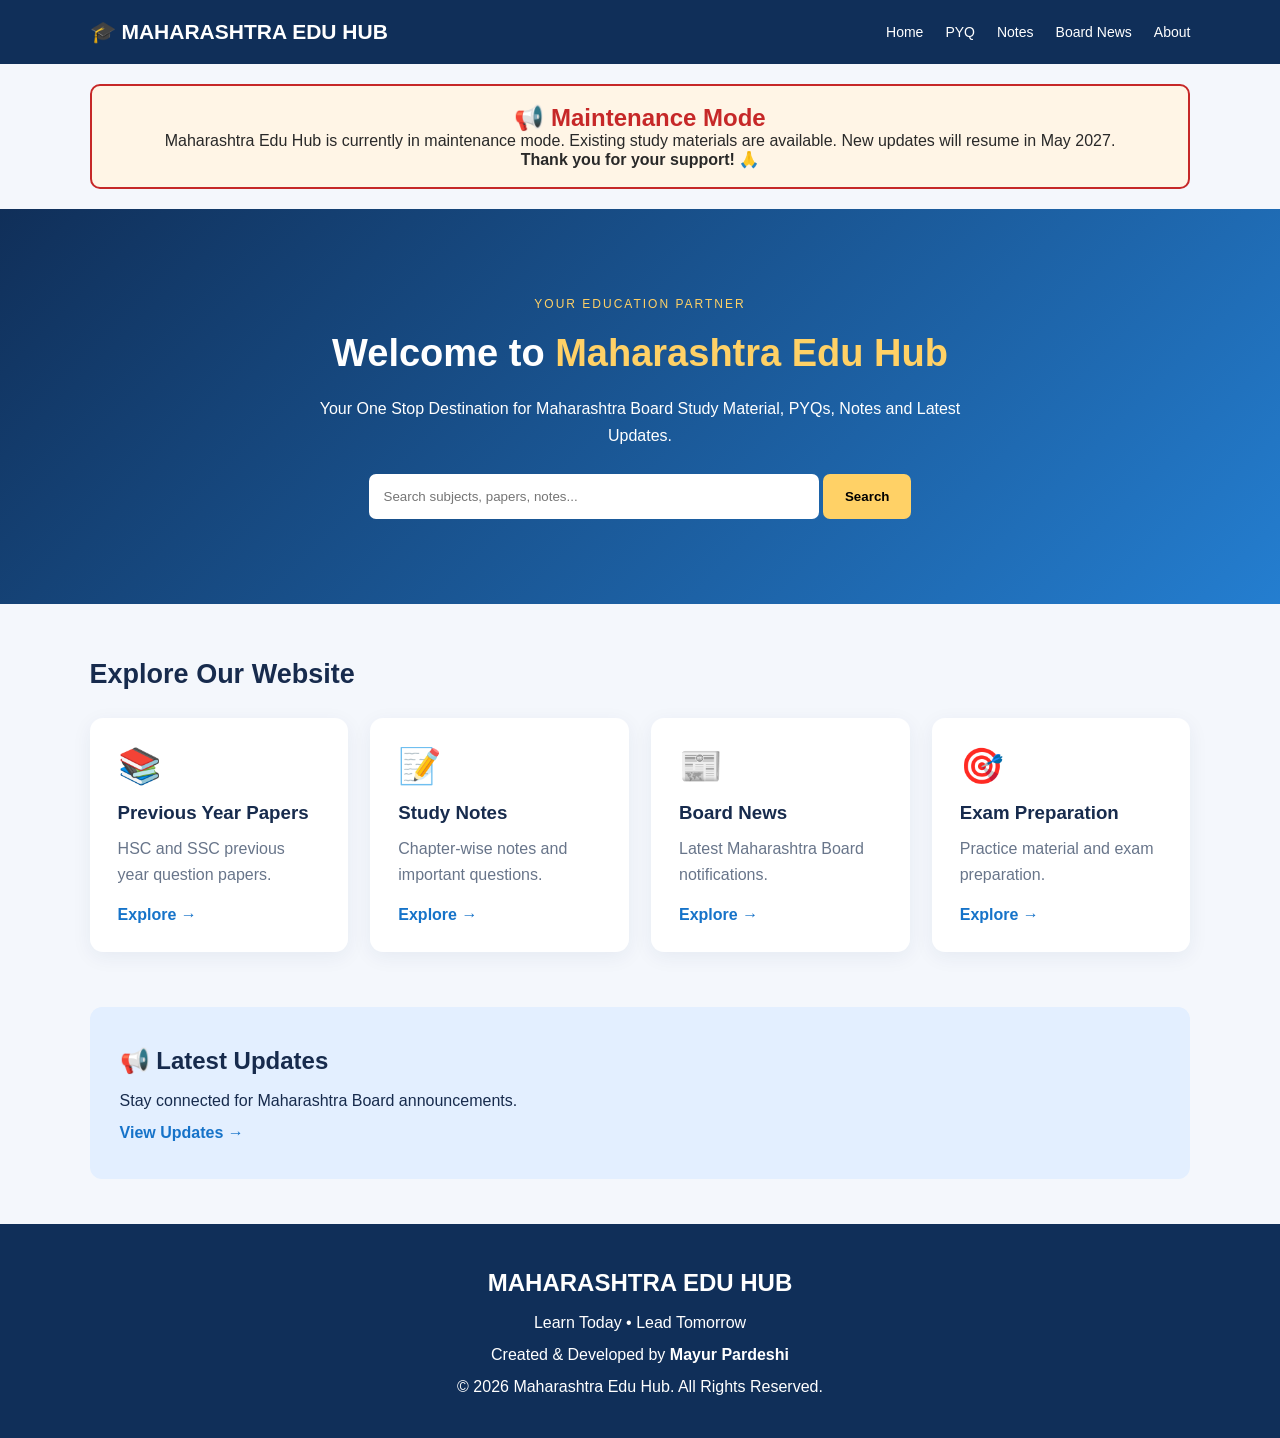
==== index.html @ b60cecd0 "Update index.html" ====
<!DOCTYPE html>
<html lang="en-IN">
<head>
    <meta charset="UTF-8">
    <meta name="viewport" content="width=device-width, initial-scale=1.0">
    <title>Maharashtra Edu Hub | Maharashtra Board SSC & HSC Study Material</title>
    <meta name="description" content="Maharashtra Edu Hub - Maharashtra Board SSC and HSC students ke liye free notes, previous year question papers, MCQs and board exam preparation resources.">
    <meta name="author" content="Mayur Pardeshi">
<meta name="copyright" content="Mayur Pardeshi">
<meta property="og:site_name" content="Maharashtra Edu Hub">
<meta property="og:type" content="website">
    <meta name="keywords" content="Maharashtra Board, HSC, SSC, MHT CET, HSC Notes, SSC Notes, Previous Year Question Papers, Maharashtra Edu Hub">
    <link rel="stylesheet" href="css/style.css">
</head>

<body>

<header class="header">
    <div class="logo">🎓 MAHARASHTRA EDU HUB</div>
    <button class="menu-btn" onclick="toggleMenu()">☰</button>

    <nav id="navbar">
        <a href="index.html">Home</a>
        <a href="pages/pyq.html">PYQ</a>
        <a href="pages/notes.html">Notes</a>
        <a href="pages/news.html">Board News</a>
        <a href="pages/about.html">About</a>
    </nav>
</header>

<!-- AUTOMATIC MAINTENANCE MESSAGE -->
<section id="maintenanceNotice" style="
    display:none;
    background:#fff5e6;
    color:#292929;
    border:2px solid #c62828;
    border-radius:10px;
    padding:18px;
    margin:20px 7%;
    text-align:center;
">
    <h2 style="color:#c62828;">📢 Maintenance Mode</h2>
    <p>
        Maharashtra Edu Hub is currently in maintenance mode.
        Existing study materials are available.
        New updates will resume in May 2027.
    </p>
    <p><strong>Thank you for your support! 🙏</strong></p>
</section>

<section class="hero">
    <span class="tag">YOUR EDUCATION PARTNER</span>
    <h1>Welcome to <span>Maharashtra Edu Hub</span></h1>

    <p>
        Your One Stop Destination for Maharashtra Board
        Study Material, PYQs, Notes and Latest Updates.
    </p>

    <input type="text" id="searchBox"
    placeholder="Search subjects, papers, notes...">

    <button onclick="searchSite()">Search</button>
</section>

<section class="container">
    <h2>Explore Our Website</h2>

    <div class="cards">

        <div class="card">
            <div class="emoji">📚</div>
            <h3>Previous Year Papers</h3>
            <p>HSC and SSC previous year question papers.</p>
            <a href="pages/pyq.html">Explore →</a>
        </div>

        <div class="card">
            <div class="emoji">📝</div>
            <h3>Study Notes</h3>
            <p>Chapter-wise notes and important questions.</p>
            <a href="pages/notes.html">Explore →</a>
        </div>

        <div class="card">
            <div class="emoji">📰</div>
            <h3>Board News</h3>
            <p>Latest Maharashtra Board notifications.</p>
            <a href="pages/news.html">Explore →</a>
        </div>

        <div class="card">
            <div class="emoji">🎯</div>
            <h3>Exam Preparation</h3>
            <p>Practice material and exam preparation.</p>
            <a href="pages/pyq.html">Explore →</a>
        </div>

    </div>
</section>

<section class="announcement">
    <h2>📢 Latest Updates</h2>
    <p>Stay connected for Maharashtra Board announcements.</p>
    <a href="pages/news.html">View Updates →</a>
</section>

<footer class="site-footer">
    <h2>MAHARASHTRA EDU HUB</h2>
    <p>Learn Today • Lead Tomorrow</p>

    <p>Created & Developed by <strong>Mayur Pardeshi</strong></p>

    <p>© 2026 Maharashtra Edu Hub. All Rights Reserved.</p>
</footer>
<script>
    // Show maintenance message only during the scheduled period
    const indiaDate = new Intl.DateTimeFormat("en-CA", {
        timeZone: "Asia/Kolkata",
        year: "numeric",
        month: "2-digit",
        day: "2-digit"
    }).format(new Date());

    if (indiaDate >= "2026-11-10" && indiaDate < "2027-05-01") {
        document.getElementById("maintenanceNotice").style.display = "block";
    }
</script>

<script src="js/main.js"></script>

</body>
</html>
---- css/style.css ----
* {
    margin: 0;
    padding: 0;
    box-sizing: border-box;
    font-family: Arial, sans-serif;
}

body {
    background: #f4f7fc;
    color: #172b4d;
}

.header {
    background: #102f59;
    color: white;
    padding: 20px 7%;
    display: flex;
    justify-content: space-between;
    align-items: center;
    flex-wrap: wrap;
}

.logo {
    font-size: 21px;
    font-weight: bold;
}

nav {
    display: flex;
    gap: 22px;
}

nav a {
    color: white;
    text-decoration: none;
    font-size: 14px;
}

nav a:hover {
    color: #ffd166;
}

.menu-btn {
    display: none;
    background: none;
    color: white;
    border: none;
    font-size: 25px;
}

.hero {
    background: linear-gradient(135deg,#102f59,#247ed0);
    color: white;
    padding: 85px 7%;
    text-align: center;
}

.tag {
    color: #ffd166;
    letter-spacing: 2px;
    font-size: 12px;
}

.hero h1 {
    font-size: 38px;
    margin: 20px 0;
}

.hero h1 span {
    color: #ffd166;
}

.hero p {
    max-width: 650px;
    margin: auto;
    line-height: 1.7;
}

.hero input {
    width: 65%;
    max-width: 450px;
    padding: 15px;
    border: none;
    border-radius: 7px;
    margin-top: 25px;
}

.hero button {
    padding: 15px 22px;
    border: none;
    border-radius: 7px;
    background: #ffd166;
    font-weight: bold;
    cursor: pointer;
}

.container {
    padding: 55px 7%;
}

.container h2 {
    margin-bottom: 28px;
    font-size: 27px;
}

.cards {
    display: grid;
    grid-template-columns: repeat(auto-fit,minmax(220px,1fr));
    gap: 22px;
}

.card {
    background: white;
    padding: 28px;
    border-radius: 13px;
    box-shadow: 0 5px 20px #102f5910;
    transition: 0.3s;
}

.card:hover {
    transform: translateY(-6px);
}

.emoji {
    font-size: 35px;
    margin-bottom: 15px;
}

.card h3 {
    margin-bottom: 12px;
}

.card p {
    color: #68758a;
    line-height: 1.6;
    margin-bottom: 18px;
}

.card a, .announcement a {
    color: #1673c9;
    font-weight: bold;
    text-decoration: none;
}

.announcement {
    margin: 0 7% 45px;
    padding: 30px;
    background: #e3efff;
    border-radius: 12px;
    line-height: 2;
}

footer {
    background: #102f59;
    color: white;
    text-align: center;
    padding: 35px 15px;
    line-height: 2;
}

@media(max-width:650px) {
    .header {
        gap: 15px;
    }

    .logo {
        font-size: 17px;
    }

    .menu-btn {
        display: block;
    }

    nav {
        display: none;
        flex-direction: column;
        width: 100%;
        padding-top: 15px;
    }
    
/* DIWALI GREETING POPUP */
.diwali-overlay {
  position: fixed;
  inset: 0;
  background: rgba(0, 0, 0, 0.82);
  display: flex;
  justify-content: center;
  align-items: center;
  z-index: 99999;
  padding: 18px;
}

.diwali-card {
  position: relative;
  width: 100%;
  max-width: 400px;
  padding: 35px 22px;
  text-align: center;
  border-radius: 22px;
  color: #fff;
  background: linear-gradient(145deg, #6b1600, #b63b00, #421000);
  border: 2px solid #ffd700;
  box-shadow: 0 0 30px #ff9d00;
  animation: diwaliPop 0.6s ease;
}

.diwali-card h2 {
  color: #ffd700;
  font-size: 32px;
  margin: 12px 0;
}

.diwali-card h3 {
  color: #ffe7a0;
  font-size: 17px;
}

.diwali-card p {
  line-height: 1.7;
}

.diya {
  font-size: 65px;
  animation: diyaGlow 1.5s infinite alternate;
}

.diwali-love {
  color: #ffd700;
  font-weight: bold;
}

.diwali-brand {
  font-size: 12px;
  letter-spacing: 2px;
  color: #ffd700;
}

.diwali-close {
  position: absolute;
  top: 10px;
  right: 14px;
  border: none;
  background: transparent;
  color: white;
  font-size: 30px;
  cursor: pointer;
}

@keyframes diwaliPop {
  from { transform: scale(0.7); opacity: 0; }
  to { transform: scale(1); opacity: 1; }
}

@keyframes diyaGlow {
  from { filter: drop-shadow(0 0 4px orange); }
  to { filter: drop-shadow(0 0 18px gold); }
}
    

    nav.active {
        display: flex;
    }

    .hero {
        padding: 60px 6%;
    }

    .hero h1 {
        font-size: 29px;
    }

    .hero input {
        width: 100%;
        margin-bottom: 12px;
    }

    .hero button {
        width: 100%;
    }
}
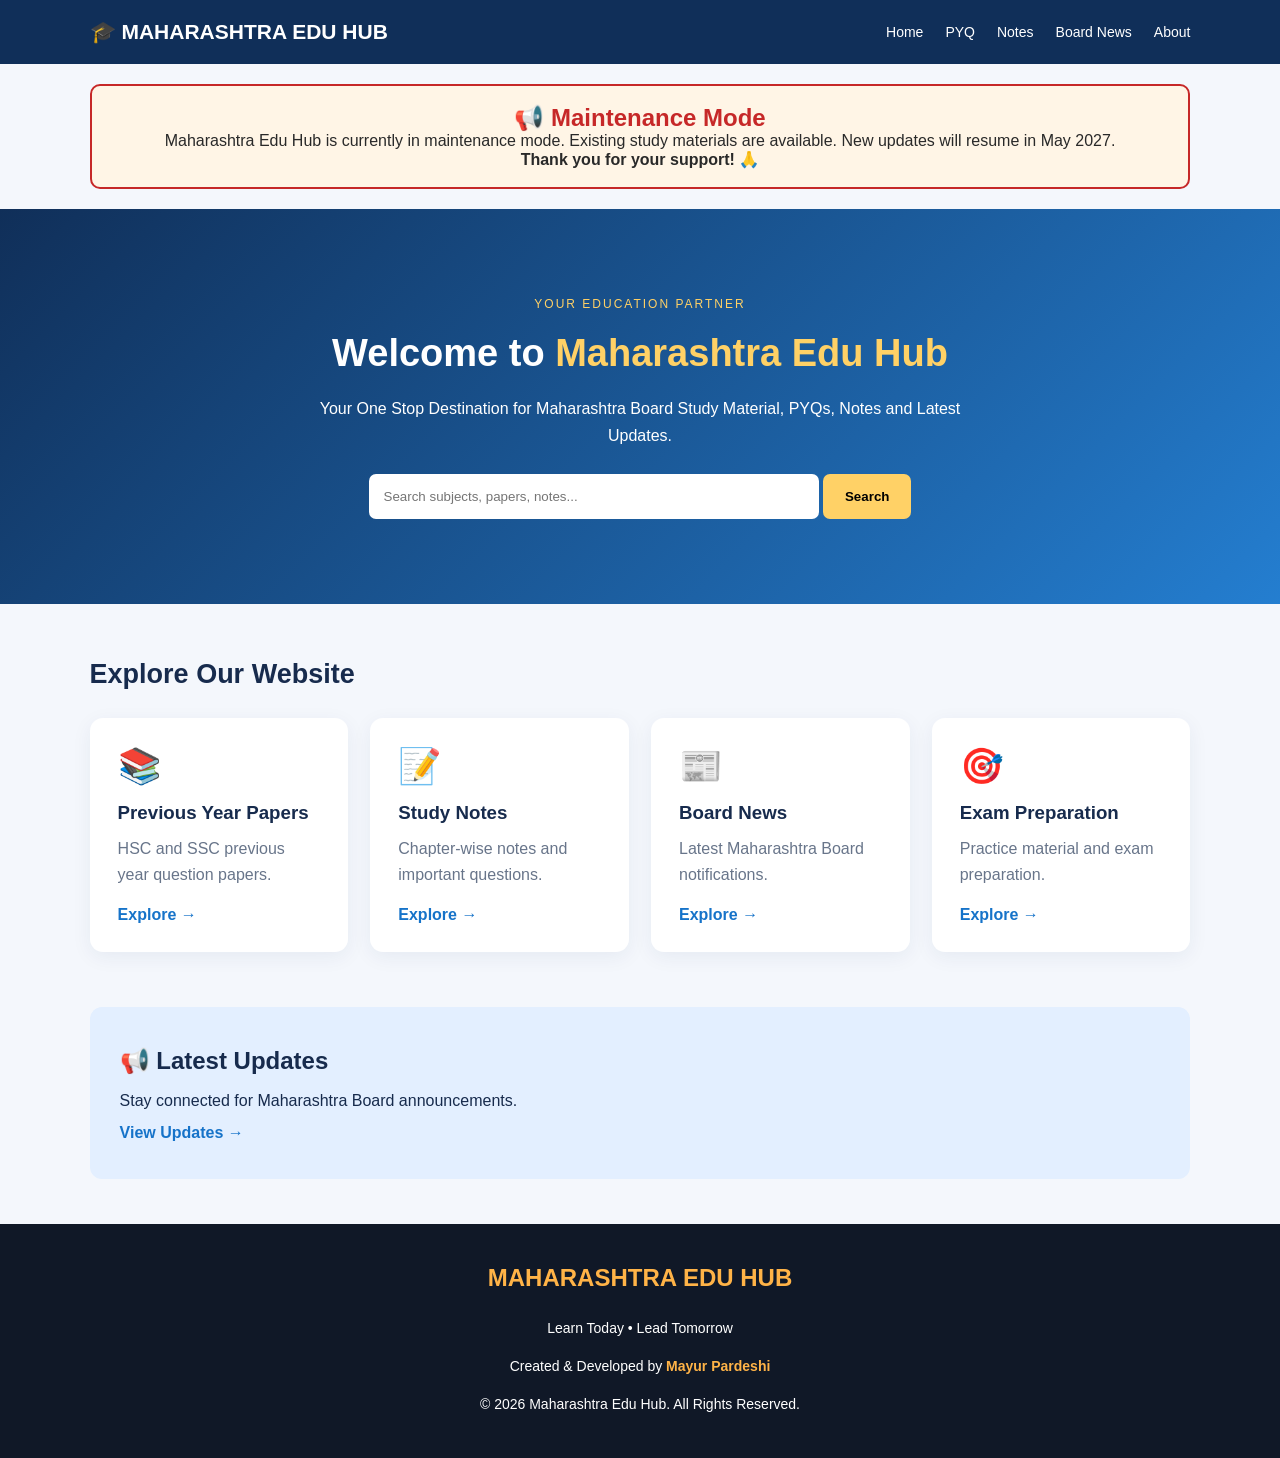
==== commit 78720768: "Update index.html" ====
--- a/index.html
+++ b/index.html
@@ -8,6 +8,7 @@
     <meta name="description" content="Maharashtra Edu Hub - Maharashtra Board SSC and HSC students ke liye free notes, previous year question papers, MCQs and board exam preparation resources.">
     <meta name="author" content="Mayur Pardeshi">
 <meta name="copyright" content="Mayur Pardeshi">
+    <meta name="google-site-verification" content="vizv9eA7bsiicGDxO1zJGNNwQ46_nvc4oVIIKKCOaEw" />
 <meta property="og:site_name" content="Maharashtra Edu Hub">
 <meta property="og:type" content="website">
     <meta name="keywords" content="Maharashtra Board, HSC, SSC, MHT CET, HSC Notes, SSC Notes, Previous Year Question Papers, Maharashtra Edu Hub">
--- a/css/style.css
+++ b/css/style.css
@@ -279,3 +279,24 @@
         width: 100%;
     }
 }
+.site-footer {
+    background: #101827;
+    color: #ffffff;
+    text-align: center;
+    padding: 30px 15px;
+    margin-top: 40px;
+}
+
+.site-footer h2 {
+    color: #ffb347;
+    margin-bottom: 12px;
+}
+
+.site-footer p {
+    margin: 10px 0;
+    font-size: 14px;
+}
+
+.site-footer strong {
+    color: #ffb347;
+}
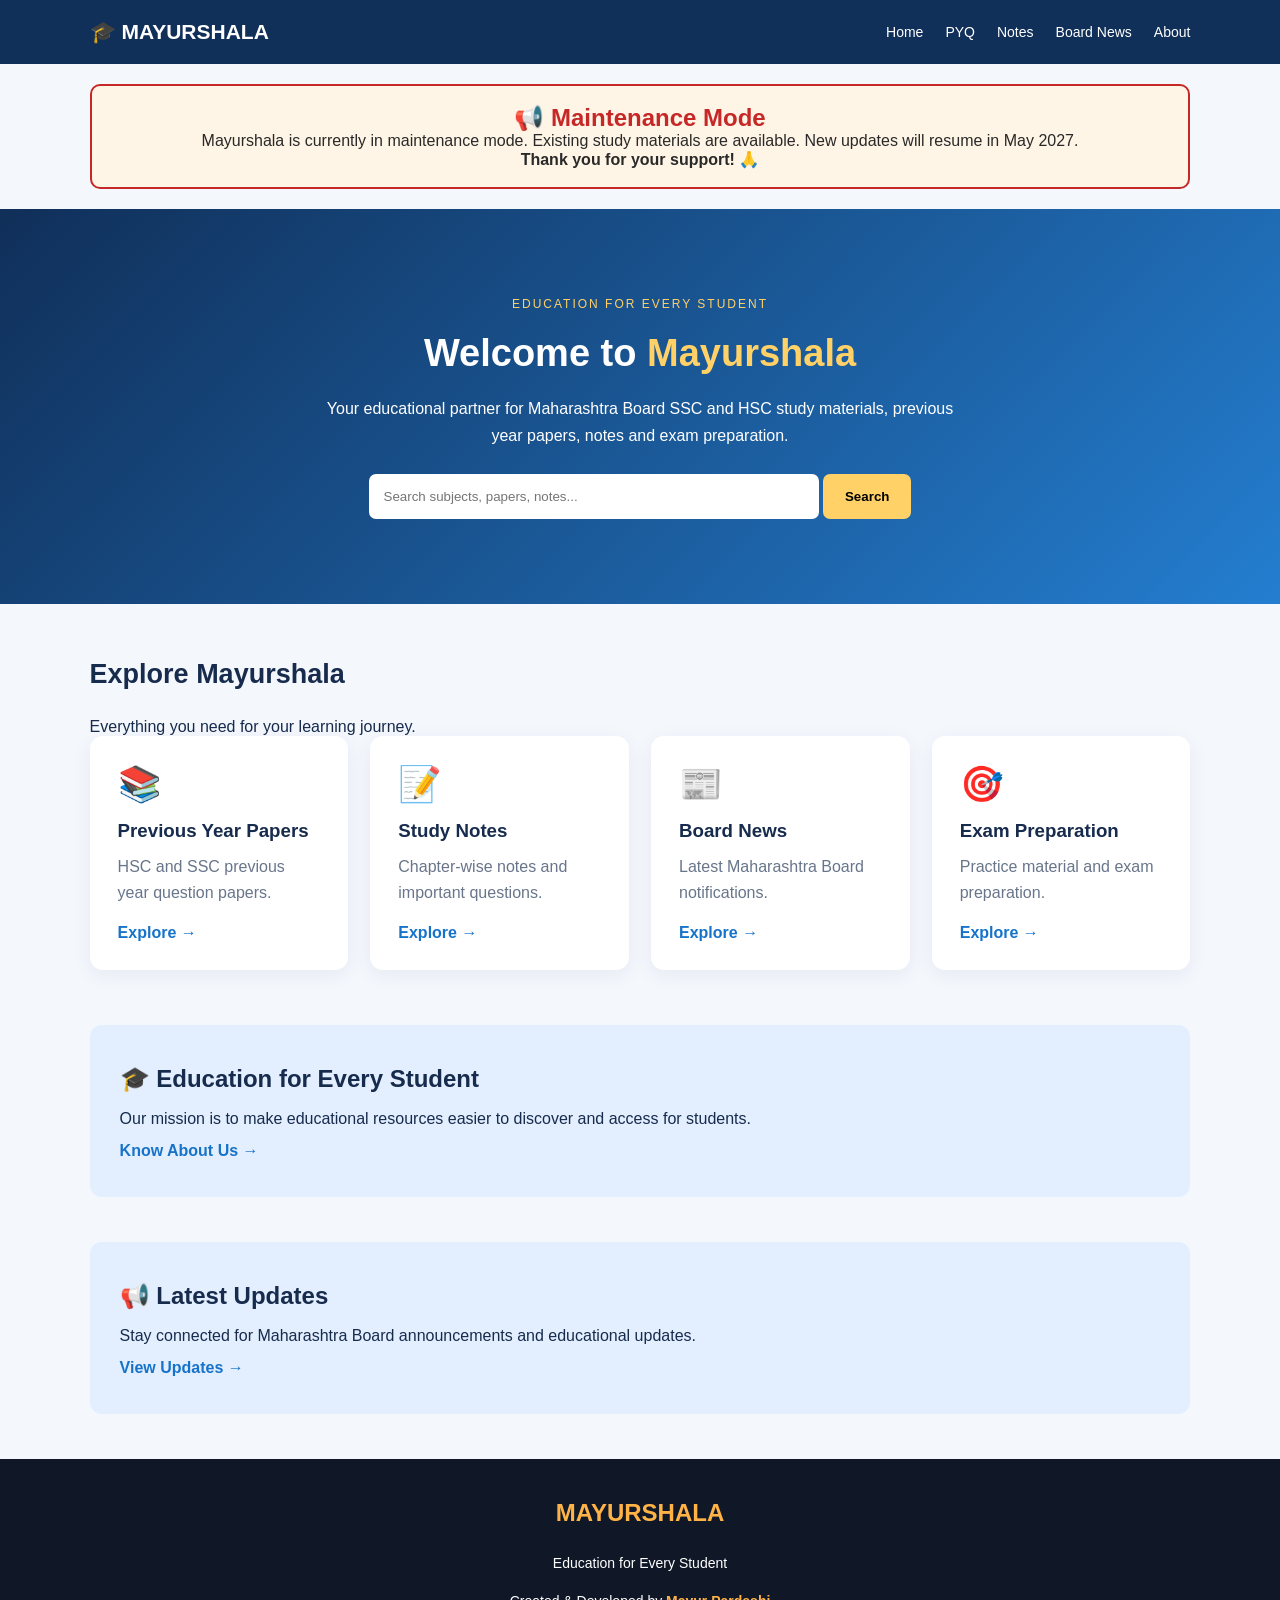
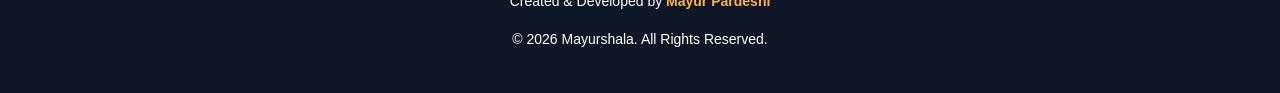
==== commit d213abc4: "Update index.html" ====
--- a/index.html
+++ b/index.html
@@ -1,25 +1,39 @@
+
 
 <!DOCTYPE html>
 <html lang="en-IN">
 <head>
     <meta charset="UTF-8">
     <meta name="viewport" content="width=device-width, initial-scale=1.0">
-    <title>Maharashtra Edu Hub | Maharashtra Board SSC & HSC Study Material</title>
-    <meta name="description" content="Maharashtra Edu Hub - Maharashtra Board SSC and HSC students ke liye free notes, previous year question papers, MCQs and board exam preparation resources.">
+
+    <title>Mayurshala | Education for Every Student</title>
+
+    <meta name="description" content="Mayurshala by Mayur Pardeshi provides Maharashtra Board SSC and HSC students with study notes, previous year question papers, MCQs and educational resources.">
+
+    <meta name="keywords" content="Mayurshala, Maharashtra Board, SSC, HSC, Study Notes, PYQ, MCQ, Education">
+
     <meta name="author" content="Mayur Pardeshi">
-<meta name="copyright" content="Mayur Pardeshi">
-    <meta name="google-site-verification" content="vizv9eA7bsiicGDxO1zJGNNwQ46_nvc4oVIIKKCOaEw" />
-<meta property="og:site_name" content="Maharashtra Edu Hub">
-<meta property="og:type" content="website">
-    <meta name="keywords" content="Maharashtra Board, HSC, SSC, MHT CET, HSC Notes, SSC Notes, Previous Year Question Papers, Maharashtra Edu Hub">
+    <meta name="copyright" content="Mayur Pardeshi">
+
+    <!-- Keep your Google verification code -->
+    <meta name="google-site-verification"
+    content="vizv9eA7bsiicGDxO1zJGNNwQ46_nvc4oVIIKKCOaEw">
+
+    <meta property="og:site_name" content="Mayurshala">
+    <meta property="og:title" content="Mayurshala | Education for Every Student">
+    <meta property="og:description" content="Your educational partner for Maharashtra Board students.">
+    <meta property="og:type" content="website">
+
     <link rel="stylesheet" href="css/style.css">
 </head>
 
 <body>
 
 <header class="header">
-    <div class="logo">🎓 MAHARASHTRA EDU HUB</div>
-    <button class="menu-btn" onclick="toggleMenu()">☰</button>
+    <div class="logo">🎓 MAYURSHALA</div>
+
+    <button class="menu-btn" onclick="toggleMenu()"
+    aria-label="Toggle navigation">☰</button>
 
     <nav id="navbar">
         <a href="index.html">Home</a>
@@ -30,7 +44,7 @@
     </nav>
 </header>
 
-<!-- AUTOMATIC MAINTENANCE MESSAGE -->
+<!-- Maintenance Notice -->
 <section id="maintenanceNotice" style="
     display:none;
     background:#fff5e6;
@@ -43,30 +57,45 @@
 ">
     <h2 style="color:#c62828;">📢 Maintenance Mode</h2>
     <p>
-        Maharashtra Edu Hub is currently in maintenance mode.
+        Mayurshala is currently in maintenance mode.
         Existing study materials are available.
         New updates will resume in May 2027.
     </p>
     <p><strong>Thank you for your support! 🙏</strong></p>
 </section>
 
+<!-- Hero Section -->
 <section class="hero">
-    <span class="tag">YOUR EDUCATION PARTNER</span>
-    <h1>Welcome to <span>Maharashtra Edu Hub</span></h1>
-
-    <p>
-        Your One Stop Destination for Maharashtra Board
-        Study Material, PYQs, Notes and Latest Updates.
-    </p>
-
-    <input type="text" id="searchBox"
-    placeholder="Search subjects, papers, notes...">
+
+    <span class="tag">EDUCATION FOR EVERY STUDENT</span>
+
+    <h1>
+        Welcome to <span>Mayurshala</span>
+    </h1>
+
+    <p>
+        Your educational partner for Maharashtra Board SSC
+        and HSC study materials, previous year papers,
+        notes and exam preparation.
+    </p>
+
+    <input
+        type="text"
+        id="searchBox"
+        placeholder="Search subjects, papers, notes..."
+        aria-label="Search study material"
+    >
 
     <button onclick="searchSite()">Search</button>
-</section>
-
+
+</section>
+
+<!-- Main Categories -->
 <section class="container">
-    <h2>Explore Our Website</h2>
+
+    <h2>Explore Mayurshala</h2>
+
+    <p>Everything you need for your learning journey.</p>
 
     <div class="cards">
 
@@ -99,24 +128,57 @@
         </div>
 
     </div>
-</section>
-
+
+</section>
+
+<!-- About Brand -->
 <section class="announcement">
+
+    <h2>🎓 Education for Every Student</h2>
+
+    <p>
+        Our mission is to make educational resources
+        easier to discover and access for students.
+    </p>
+
+    <a href="pages/about.html">Know About Us →</a>
+
+</section>
+
+<!-- Latest Updates -->
+<section class="announcement">
+
     <h2>📢 Latest Updates</h2>
-    <p>Stay connected for Maharashtra Board announcements.</p>
+
+    <p>
+        Stay connected for Maharashtra Board announcements
+        and educational updates.
+    </p>
+
     <a href="pages/news.html">View Updates →</a>
-</section>
-
+
+</section>
+
+<!-- Footer -->
 <footer class="site-footer">
-    <h2>MAHARASHTRA EDU HUB</h2>
-    <p>Learn Today • Lead Tomorrow</p>
-
-    <p>Created & Developed by <strong>Mayur Pardeshi</strong></p>
-
-    <p>© 2026 Maharashtra Edu Hub. All Rights Reserved.</p>
+
+    <h2>MAYURSHALA</h2>
+
+    <p>Education for Every Student</p>
+
+    <p>
+        Created &amp; Developed by
+        <strong>Mayur Pardeshi</strong>
+    </p>
+
+    <p>
+        © 2026 Mayurshala. All Rights Reserved.
+    </p>
+
 </footer>
+
 <script>
-    // Show maintenance message only during the scheduled period
+    // Maintenance schedule (India Standard Time)
     const indiaDate = new Intl.DateTimeFormat("en-CA", {
         timeZone: "Asia/Kolkata",
         year: "numeric",
@@ -124,8 +186,12 @@
         day: "2-digit"
     }).format(new Date());
 
-    if (indiaDate >= "2026-11-10" && indiaDate < "2027-05-01") {
-        document.getElementById("maintenanceNotice").style.display = "block";
+    if (
+        indiaDate >= "2026-11-10" &&
+        indiaDate < "2027-05-01"
+    ) {
+        document.getElementById("maintenanceNotice")
+        .style.display = "block";
     }
 </script>
 
@@ -133,5 +199,3 @@
 
 </body>
 </html>
-
-            
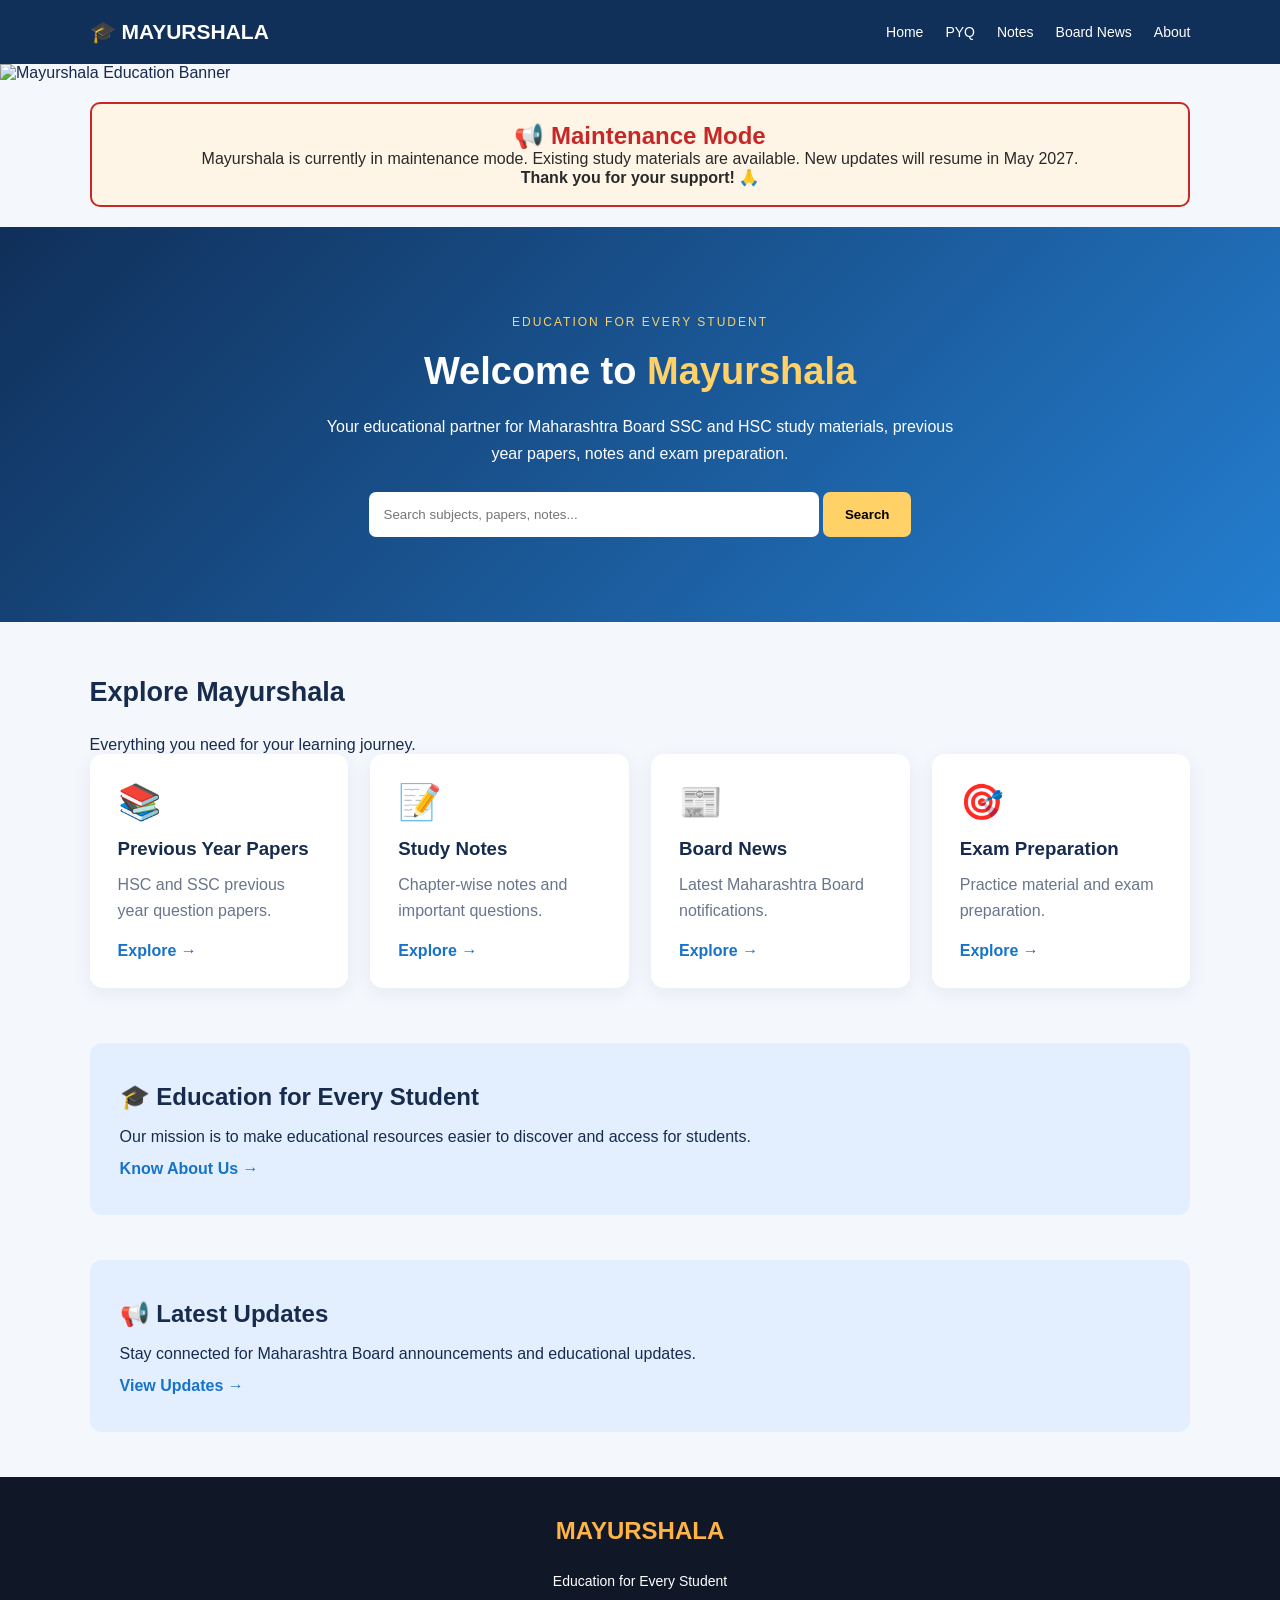
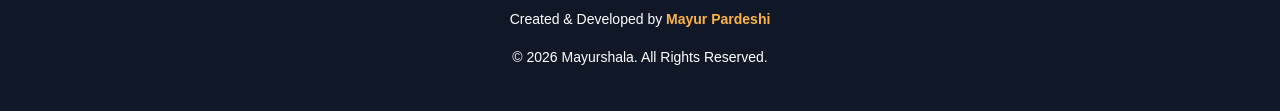
==== commit d43d23be: "Update index.html" ====
--- a/index.html
+++ b/index.html
@@ -43,7 +43,11 @@
         <a href="pages/about.html">About</a>
     </nav>
 </header>
-
+<!-- Mayurshala Banner -->
+<section class="brand-banner">
+    <img src="images/mayurshala-banner.png"
+         alt="Mayurshala Education Banner">
+</section>
 <!-- Maintenance Notice -->
 <section id="maintenanceNotice" style="
     display:none;
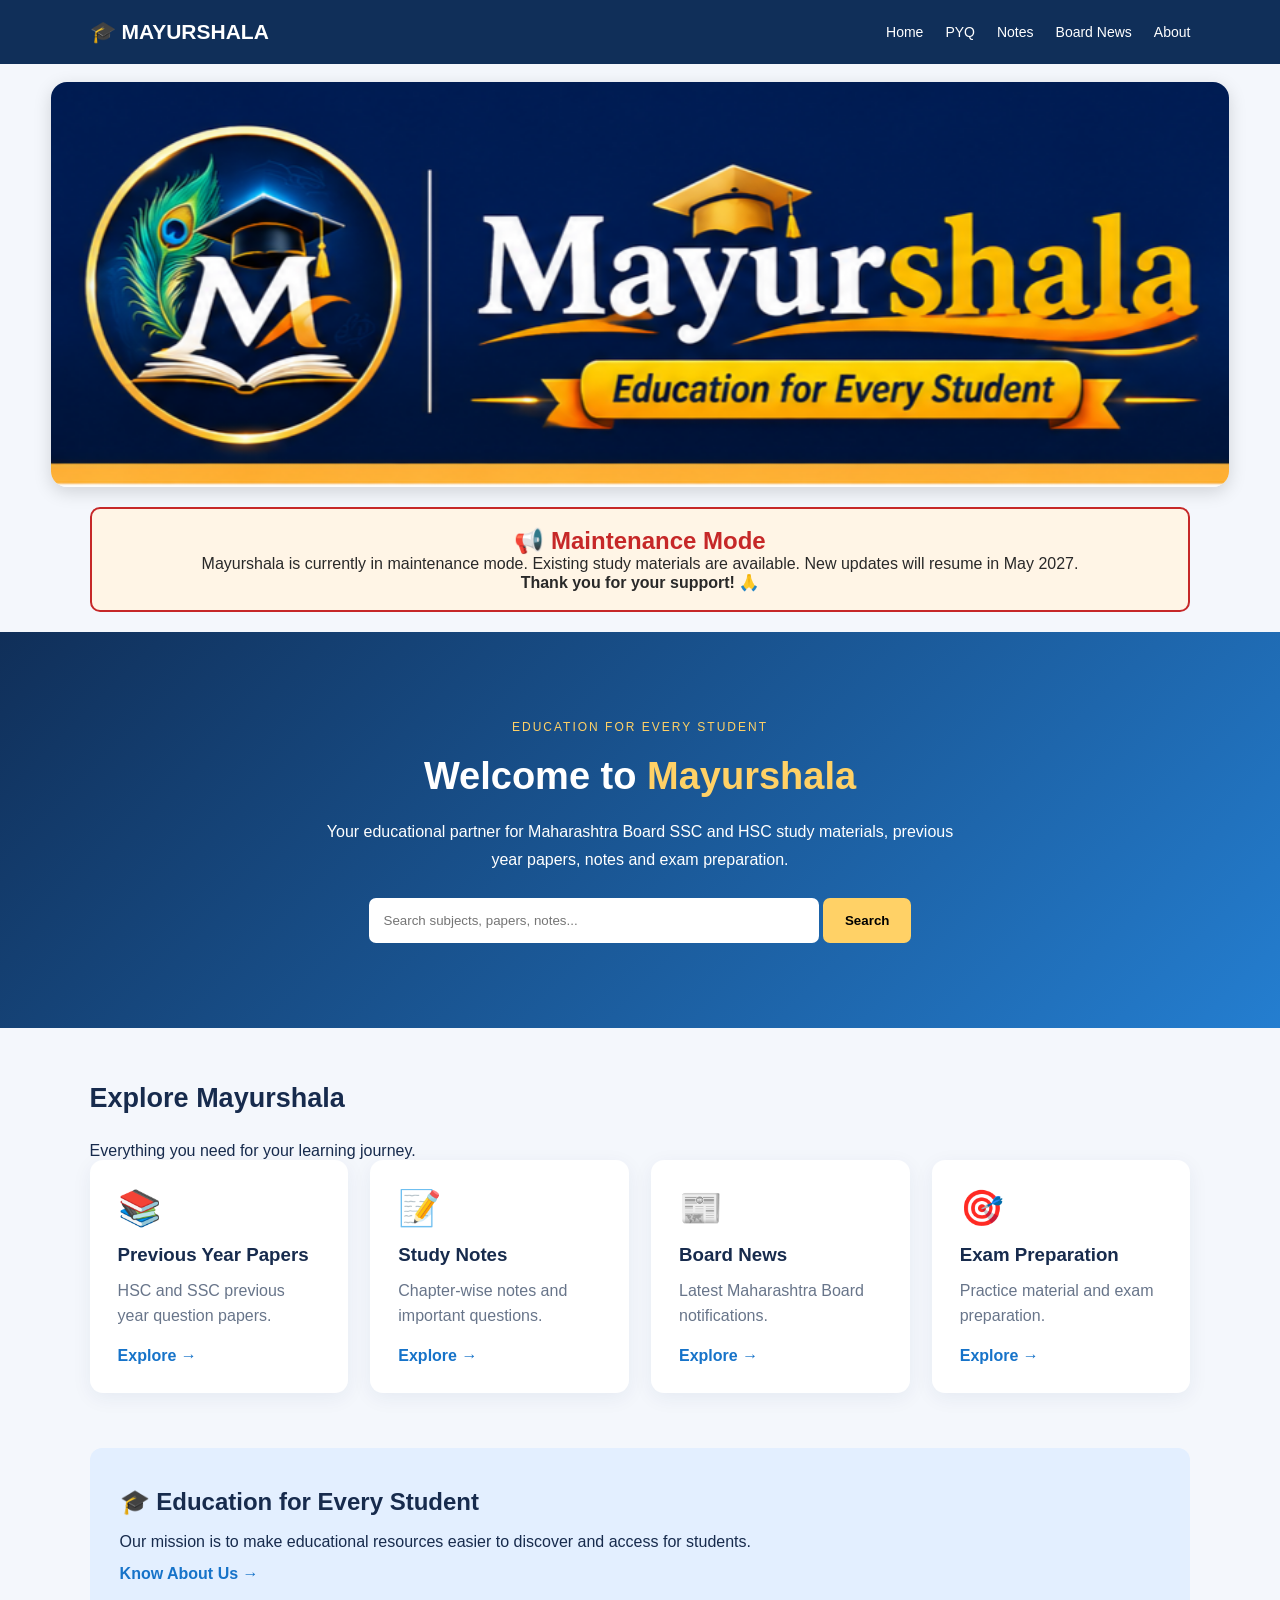
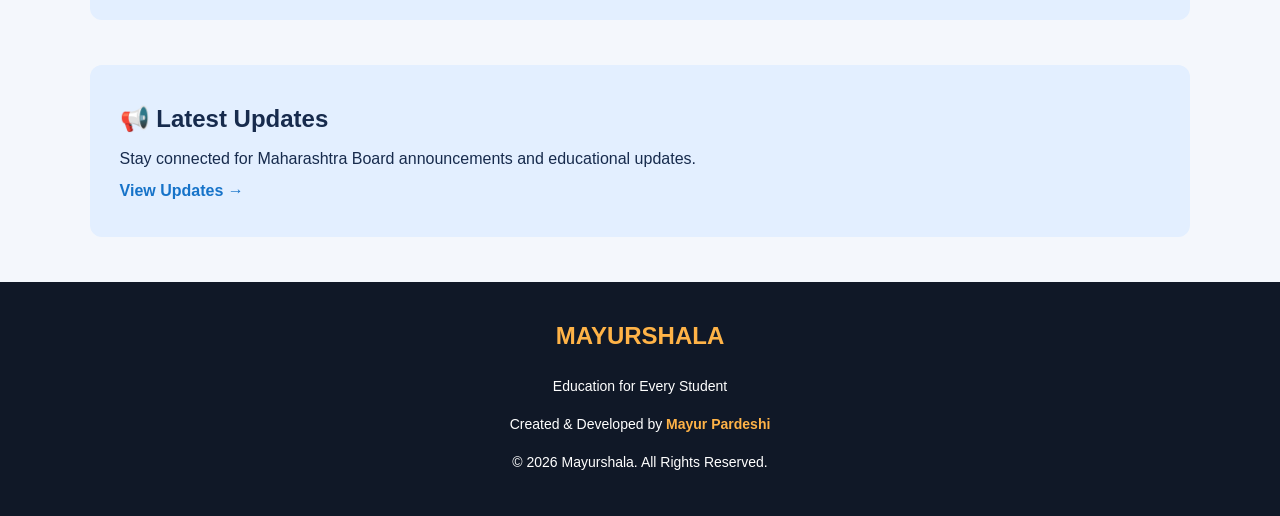
==== commit aceb4a1b: "Update index.html" ====
--- a/index.html
+++ b/index.html
@@ -45,9 +45,10 @@
 </header>
 <!-- Mayurshala Banner -->
 <section class="brand-banner">
-    <img src="images/mayurshala-banner.png"
+    <img src="images/IMG_20261119_072157.png"
          alt="Mayurshala Education Banner">
 </section>
+
 <!-- Maintenance Notice -->
 <section id="maintenanceNotice" style="
     display:none;
--- a/css/style.css
+++ b/css/style.css
@@ -300,3 +300,20 @@
 .site-footer strong {
     color: #ffb347;
 }
+
+/* Mayurshala Website Banner */
+.brand-banner {
+    width: 92%;
+    max-width: 1200px;
+    margin: 18px auto;
+    overflow: hidden;
+    border-radius: 16px;
+    box-shadow: 0 5px 18px rgba(0, 0, 0, 0.15);
+}
+
+.brand-banner img {
+    width: 100%;
+    height: auto;
+    display: block;
+    object-fit: contain;
+}
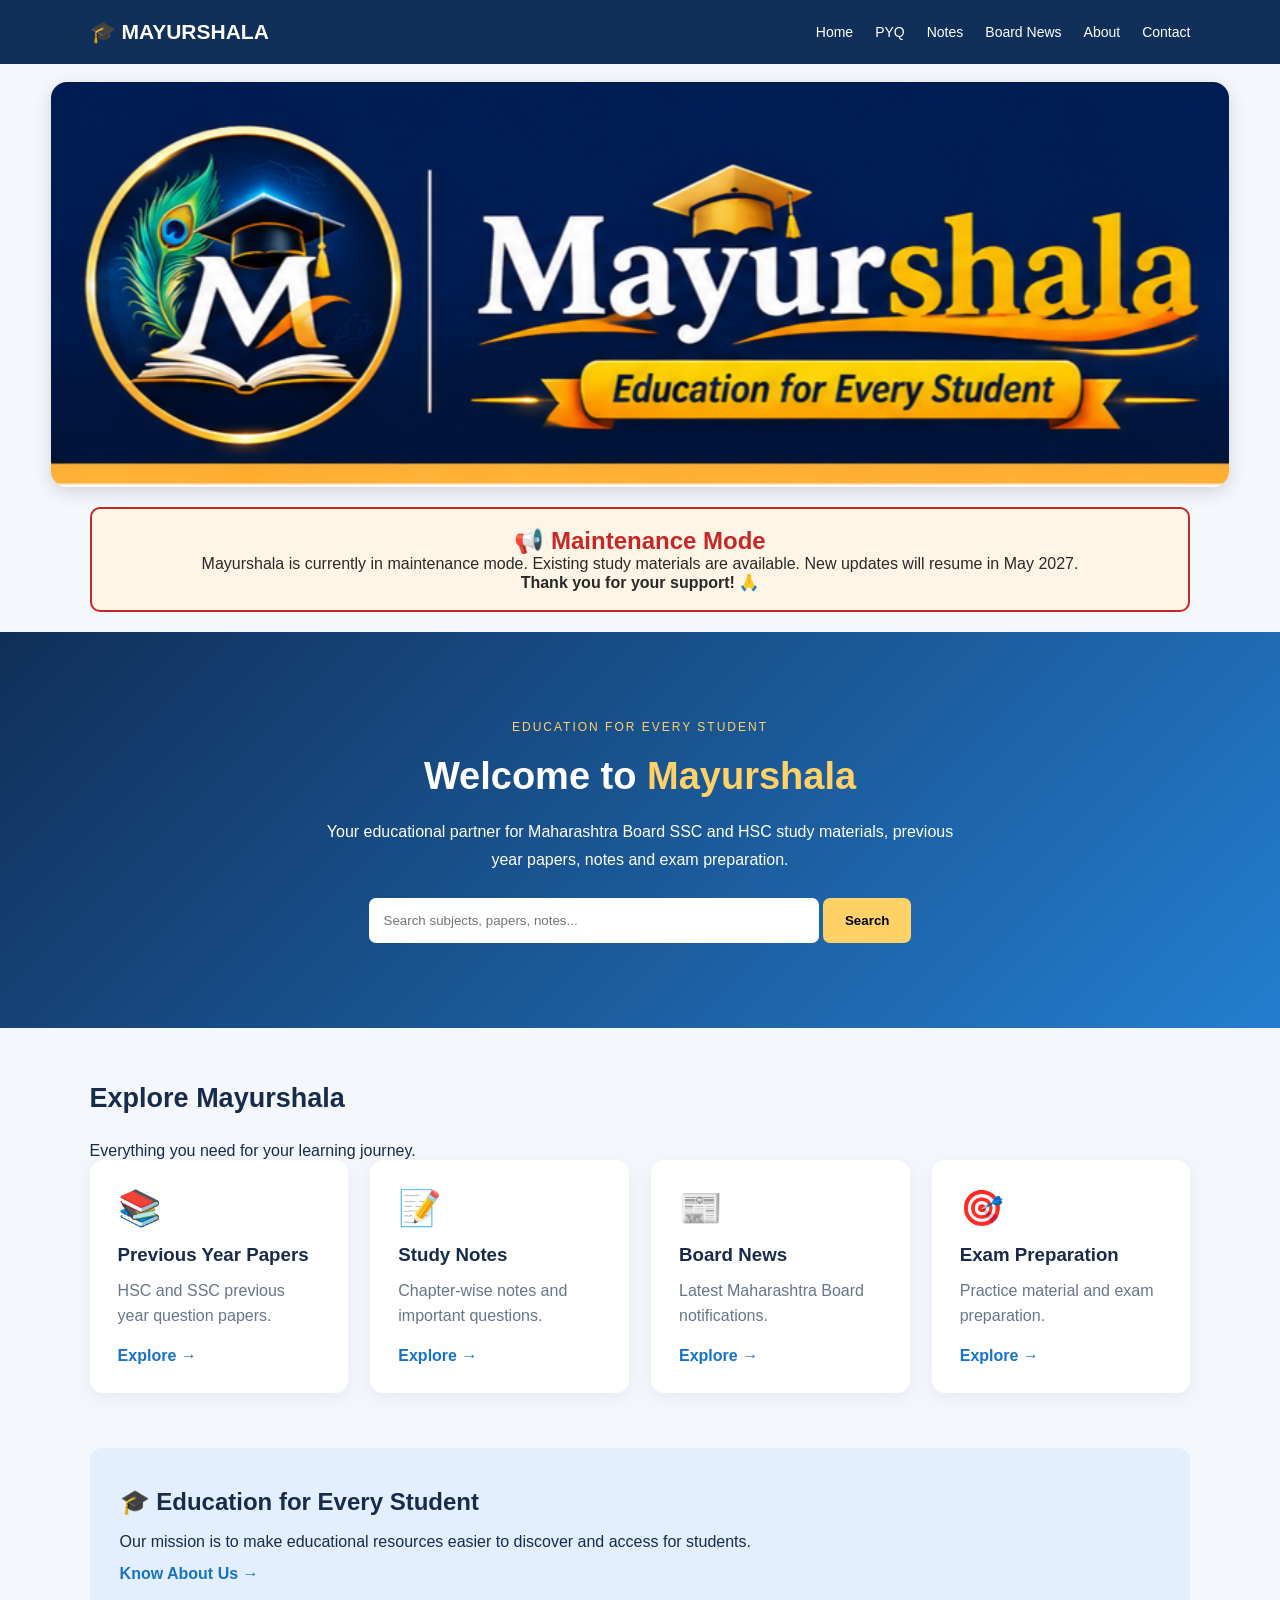
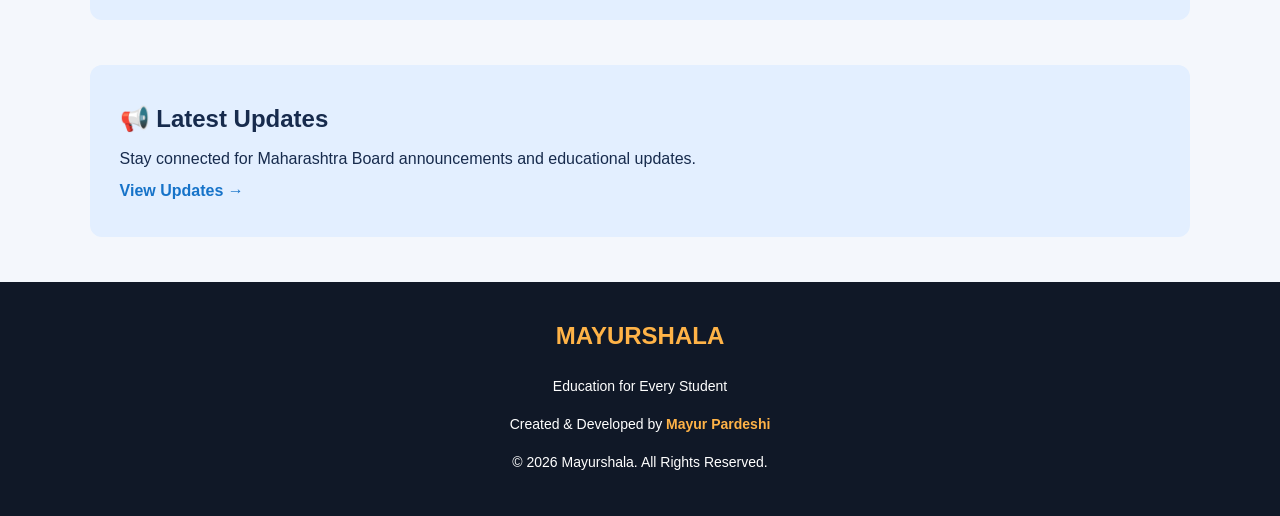
==== commit 3073b103: "Update index.html" ====
--- a/index.html
+++ b/index.html
@@ -10,12 +10,11 @@
 
     <meta name="description" content="Mayurshala by Mayur Pardeshi provides Maharashtra Board SSC and HSC students with study notes, previous year question papers, MCQs and educational resources.">
 
-    <meta name="keywords" content="Mayurshala, Maharashtra Board, SSC, HSC, Study Notes, PYQ, MCQ, Education">
+    <meta name="keywords" content="Mayurshala, Mayurshala Education, Maharashtra Board, SSC, HSC, Study Notes, PYQ, MCQ">
 
     <meta name="author" content="Mayur Pardeshi">
-    <meta name="copyright" content="Mayur Pardeshi">
-
-    <!-- Keep your Google verification code -->
+    <meta name="copyright" content="Mayurshala">
+
     <meta name="google-site-verification"
     content="vizv9eA7bsiicGDxO1zJGNNwQ46_nvc4oVIIKKCOaEw">
 
@@ -23,7 +22,9 @@
     <meta property="og:title" content="Mayurshala | Education for Every Student">
     <meta property="og:description" content="Your educational partner for Maharashtra Board students.">
     <meta property="og:type" content="website">
-
+    <meta property="og:url" content="https://mayurpardeshi88991-ux.github.io/Maharashtra-Edu-Hub/">
+
+    <link rel="canonical" href="https://mayurpardeshi88991-ux.github.io/Maharashtra-Edu-Hub/">
     <link rel="stylesheet" href="css/style.css">
 </head>
 
@@ -41,11 +42,13 @@
         <a href="pages/notes.html">Notes</a>
         <a href="pages/news.html">Board News</a>
         <a href="pages/about.html">About</a>
+        <a href="pages/contact.html">Contact</a>
     </nav>
 </header>
+
 <!-- Mayurshala Banner -->
 <section class="brand-banner">
-    <img src="images/IMG_20261119_072157.png"
+    <img src="./images/IMG_20261119_072157.png?v=2"
          alt="Mayurshala Education Banner">
 </section>
 
